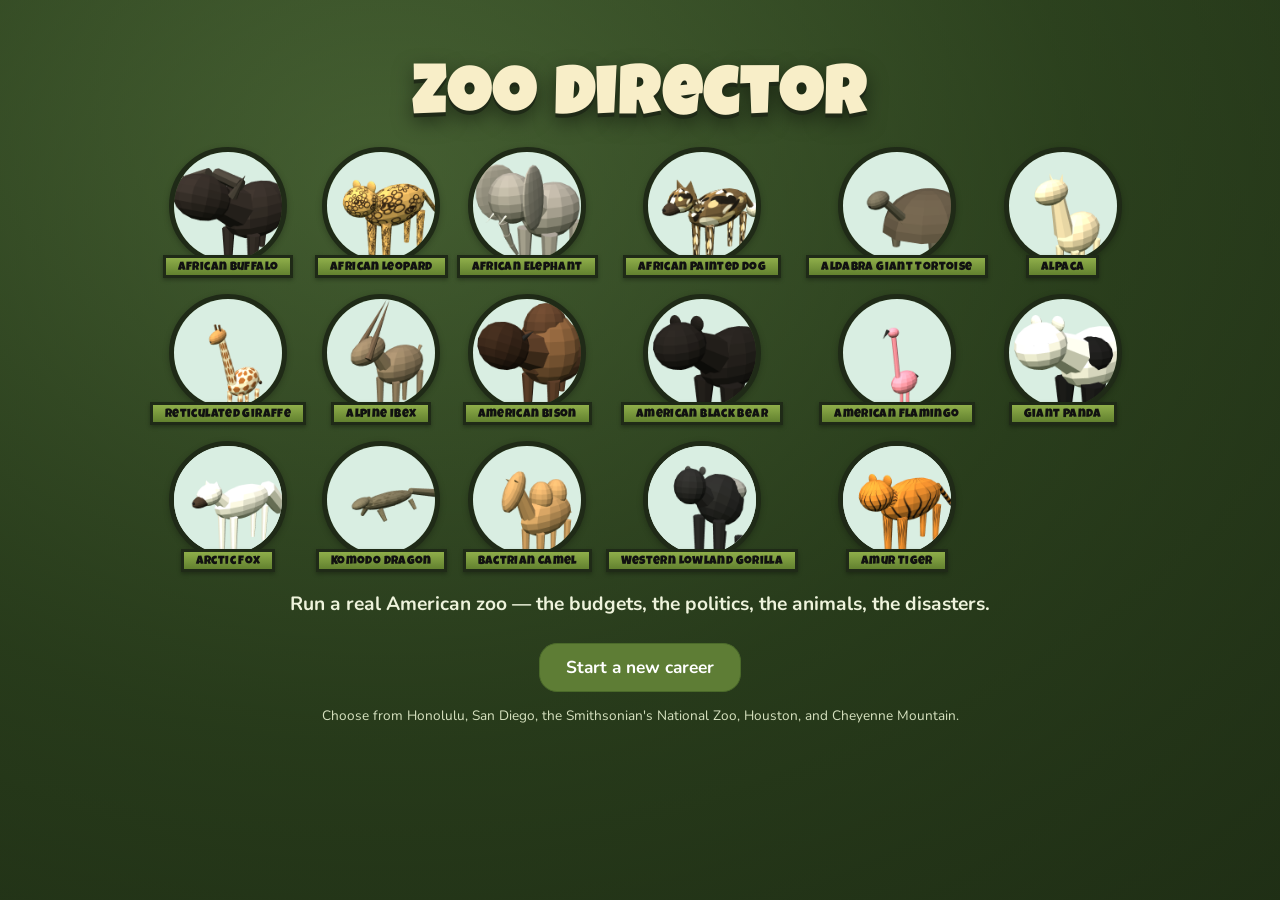
==== index.html @ 48483aa3 "Real-world surroundings for each zoo and architect design meetings - Replace generic hills with each" ====
<!doctype html>
<html lang="en">
<head>
  <meta charset="utf-8">
  <meta name="viewport" content="width=device-width, initial-scale=1">
  <title>Zoo Director</title>
  <meta name="description" content="A realistic 3D zoo-management simulation: budgets, politics, AZA breeding programs, disasters and the animals themselves.">
  <link rel="icon" href="data:image/svg+xml,<svg xmlns='http://www.w3.org/2000/svg' viewBox='0 0 100 100'><text y='.9em' font-size='90'>🦒</text></svg>">
  <link rel="preconnect" href="https://fonts.googleapis.com">
  <link rel="stylesheet" href="https://fonts.googleapis.com/css2?family=Nunito:wght@400;600;700;800;900&family=Luckiest+Guy&display=swap">
  <link rel="stylesheet" href="css/style.css">
</head>
<body>
  <div id="start-screen"></div>

  <div id="game" class="hidden">
    <div id="view">
      <canvas id="map"></canvas>
      <div id="overlay"></div>
      <div id="tooltip"></div>
      <div id="walkhud"></div>
    </div>
    <div id="badge"></div>
    <div id="ticker"></div>
    <div id="clock"></div>
    <section id="window" class="hidden">
      <header><h2 id="wintitle"></h2><button class="winclose" data-winclose="1" title="Close (Esc)">×</button></header>
      <div id="panel"></div>
    </section>
    <footer id="bottombar">
      <div id="statsbar"></div>
      <nav id="toolbar"></nav>
      <div id="controls"></div>
    </footer>
  </div>

  <div id="modal-root"></div>
  <div id="toast"></div>

  <script src="js/vendor/three.min.js"></script>
  <script src="js/core/util.js"></script>
  <script src="js/data/species.js"></script>
  <script src="js/data/names.js"></script>
  <script src="js/data/zoos.js"></script>
  <script src="js/data/director.js"></script>
  <script src="js/sim/animals.js"></script>
  <script src="js/sim/staff.js"></script>
  <script src="js/sim/infra.js"></script>
  <script src="js/sim/habitats.js"></script>
  <script src="js/sim/economy.js"></script>
  <script src="js/sim/aza.js"></script>
  <script src="js/sim/politics.js"></script>
  <script src="js/sim/development.js"></script>
  <script src="js/sim/design.js"></script>
  <script src="js/sim/events.js"></script>
  <script src="js/sim/sim.js"></script>
  <script src="js/ui/models.js"></script>
  <script src="js/ui/settings3d.js"></script>
  <script src="js/ui/world3d.js"></script>
  <script src="js/ui/portraits.js"></script>
  <script src="js/ui/panels.js"></script>
  <script src="js/ui/architect.js"></script>
  <script src="js/ui/creator.js"></script>
  <script src="js/ui/app.js"></script>
</body>
</html>
---- css/style.css ----
:root {
  --cream: #f6f1e3;
  --cream2: #ece4cf;
  --paper: #fffdf6;
  --line: #d9ceb2;
  --ink: #3b3a2e;
  --muted: #7a7560;
  --olive: #5e7d35;
  --olive2: #4b6a2a;
  --olive-dark: #36501d;
  --pink: #e36f97;
  --pink2: #f3a9c2;
  --accent: #e8a126;
  --good: #3f9a4a;
  --warn: #c98710;
  --bad: #cf4436;
  --radius: 12px;
  --shadow: 0 8px 28px rgba(40, 45, 20, 0.28);
  font-family: 'Nunito', system-ui, -apple-system, 'Segoe UI', sans-serif;
  color-scheme: light;
}
* { box-sizing: border-box; }
html, body { margin: 0; height: 100%; background: #2f3b25; color: var(--ink); overflow: hidden; }
.hidden { display: none !important; }
button { font: inherit; color: inherit; cursor: pointer; }
input, select { font: inherit; color: var(--ink); background: var(--paper); border: 1.5px solid var(--line); border-radius: 8px; padding: 6px 9px; }
input:focus, select:focus { outline: 2px solid var(--pink2); }
input[type='range'] { accent-color: var(--pink); padding: 0; border: none; background: none; }
kbd { background: var(--paper); border: 1px solid var(--line); border-bottom-width: 2px; border-radius: 5px; padding: 0 5px; font-size: 0.82em; font-family: inherit; }
h2 { margin: 0.2em 0 0.5em; font-size: 1.2rem; font-weight: 900; }
h3 { margin: 1.1em 0 0.45em; font-size: 0.95rem; font-weight: 900; color: var(--olive2); text-transform: uppercase; letter-spacing: 0.04em; }
h4 { margin: 0.9em 0 0.3em; font-size: 0.92rem; font-weight: 800; }
.sub { color: var(--muted); font-size: 0.85rem; }
.tip { background: #eef3dc; border-left: 4px solid var(--olive); padding: 8px 11px; border-radius: 8px; font-size: 0.86rem; }
.good { color: var(--good); }
.warn { color: var(--warn); }
.bad { color: var(--bad); }

.btn { background: var(--paper); border: 1.5px solid var(--line); border-radius: 18px; padding: 5px 13px; font-weight: 700; transition: all 0.15s; }
.btn:hover:not(:disabled) { border-color: var(--pink); background: #fff3f7; }
.btn:disabled { opacity: 0.45; cursor: not-allowed; }
.btn.primary { background: var(--olive); border-color: var(--olive2); color: #fff; }
.btn.primary:hover:not(:disabled) { background: var(--olive2); color: #fff; }
.btn.danger { color: var(--bad); }
.btn.danger:hover { background: #fdecea; border-color: var(--bad); }
.btn.sm { padding: 2px 9px; font-size: 0.78rem; }
.btn.big { padding: 12px 26px; font-size: 1.08rem; }
.btn.on { background: var(--pink); border-color: var(--pink); color: #fff; }

/* ---------------- Portraits (field-guide roundels) ---------------- */
.portrait { border-radius: 50%; border: 4px solid #1f2a17; background: #d9eee2; object-fit: cover; display: inline-block; vertical-align: middle; box-shadow: 0 2px 6px rgba(0, 0, 0, 0.25); }
.portrait.emo { display: inline-flex; align-items: center; justify-content: center; font-size: 60%; }
.portrait.xs { width: 26px; height: 26px; border-width: 2px; }
.portrait.sm { width: 52px; height: 52px; border-width: 3px; }
.portrait.md { width: 74px; height: 74px; }
.portrait.lg { width: 118px; height: 118px; border-width: 5px; }
.banner { display: inline-block; background: linear-gradient(#8fae4a, #62812f); color: #111; font-family: 'Luckiest Guy', 'Nunito', sans-serif; letter-spacing: 0.03em; font-size: 0.9rem; padding: 3px 12px 1px; border: 3px solid #1f2a17; margin-top: -10px; position: relative; white-space: nowrap; box-shadow: 0 2px 4px rgba(0, 0, 0, 0.3); }

/* ---------------- Start / creator ---------------- */
#start-screen { position: fixed; inset: 0; overflow-y: auto; background: linear-gradient(rgba(30, 45, 20, 0.55), rgba(30, 45, 20, 0.75)), radial-gradient(ellipse at 30% 20%, #7aa35a 0%, #3d5a2a 55%, #243519 100%); }
.creator { max-width: 1120px; margin: 0 auto; padding: 24px 20px 60px; }
.creator.step1, .creator.step2, .creator.step3, .creator.step4 { background: var(--cream); border-radius: 18px; margin: 24px auto; box-shadow: var(--shadow); }
.title-screen { text-align: center; padding-top: 4vh; color: #fff; }
.title-screen h1 { font-family: 'Luckiest Guy', Georgia, serif; font-size: 4.2rem; margin: 0.1em 0 0.2em; color: #f8eec8; text-shadow: 0 4px 0 #1f2a17, 0 8px 20px rgba(0, 0, 0, 0.5); letter-spacing: 0.04em; }
.title-screen .tag { font-size: 1.2rem; color: #eef3dc; font-weight: 700; }
.title-screen .sub { color: #d7e2c0; }
.roundels { display: grid; grid-template-columns: repeat(6, 1fr); gap: 16px 8px; max-width: 980px; margin: 0 auto; min-height: 290px; }
.roundel { display: flex; flex-direction: column; align-items: center; animation: pop 0.35s; }
.roundel .banner { font-size: 0.78rem; }
.big-actions { display: flex; gap: 12px; justify-content: center; margin: 26px 0 14px; flex-wrap: wrap; }
.big-actions .btn:not(.primary) { background: var(--cream); }
.stepper { display: flex; gap: 8px; margin-bottom: 14px; flex-wrap: wrap; }
.stepper span { padding: 4px 14px; border-radius: 20px; background: var(--cream2); color: var(--muted); font-size: 0.85rem; font-weight: 800; }
.stepper span.cur { background: var(--pink); color: #fff; }
.stepper span.done { color: var(--olive2); }
.two { display: grid; grid-template-columns: 1fr 1fr; gap: 22px; }
.creator label { display: block; margin: 10px 0; font-weight: 700; }
.creator label input, .creator label select { display: block; width: 100%; margin-top: 4px; }
.swatches { display: flex; flex-wrap: wrap; gap: 7px; }
.sw { width: 32px; height: 32px; border-radius: 50%; border: 3px solid #fff; box-shadow: 0 0 0 1px var(--line); }
.sw.on { box-shadow: 0 0 0 3px var(--pink); }
.chip { background: var(--paper); border: 1.5px solid var(--line); border-radius: 16px; padding: 4px 13px; text-transform: capitalize; font-weight: 700; }
.chip.on { background: var(--pink); border-color: var(--pink); color: #fff; }
.preview { text-align: center; }
.prevbox { width: 240px; height: 240px; margin: 10px auto; border-radius: 50%; border: 6px solid #1f2a17; background: radial-gradient(circle at 50% 40%, #e9f5ea, #b8d9a8); overflow: hidden; display: flex; align-items: center; justify-content: center; }
.prevbox img { width: 100%; height: 100%; object-fit: cover; }
.preview p { font-family: 'Luckiest Guy', 'Nunito', sans-serif; font-size: 1.5rem; margin: 6px 0; }
.cards { display: grid; grid-template-columns: repeat(auto-fill, minmax(230px, 1fr)); gap: 10px; }
.cards.small { grid-template-columns: repeat(auto-fill, minmax(170px, 1fr)); }
.card { background: var(--paper); border: 1.5px solid var(--line); border-radius: var(--radius); padding: 10px 12px; margin: 8px 0; }
.card.pick { text-align: left; margin: 0; display: flex; flex-direction: column; gap: 4px; transition: all 0.15s; }
.card.pick small { color: var(--muted); }
.card.pick:hover { border-color: var(--pink2); transform: translateY(-1px); }
.card.pick.on { border-color: var(--pink); box-shadow: 0 0 0 3px #f3a9c255; background: #fff7fa; }
.card.pick .good { color: var(--good); }
.card.pick .bad { color: var(--bad); }
.card.pick .yrs { color: var(--pink); font-weight: 800; }
.cards.zoos { grid-template-columns: repeat(5, 1fr); }
.card.zoo { align-items: center; text-align: center; }
.card.zoo .zemo { font-size: 42px; }
.card.zoo .diff { color: var(--pink) !important; font-weight: 800; }
.zoo-profile { background: var(--paper); border: 1.5px solid var(--line); border-radius: 16px; padding: 16px 20px; margin-top: 14px; }
.zoo-profile .tagline { font-style: italic; color: var(--olive2); font-weight: 700; }
.zoo-profile ul { margin: 0.2em 0; padding-left: 1.2em; }
.zoo-profile li { margin: 2px 0; }
.mixrow { display: grid; grid-template-columns: 150px 1fr 40px; gap: 8px; align-items: center; font-size: 0.85rem; margin: 3px 0; }
.mods { display: flex; flex-wrap: wrap; gap: 6px; }
.mod { padding: 3px 11px; border-radius: 14px; background: var(--paper); font-size: 0.84rem; font-weight: 700; }
.mod.good { border: 1.5px solid #9fcf97; }
.mod.bad { border: 1.5px solid #eba69c; }
.nav { display: flex; justify-content: space-between; margin-top: 22px; }

/* ---------------- Game layout ---------------- */
#game { position: fixed; inset: 0; }
#view { position: absolute; inset: 0; }
#map { width: 100%; height: 100%; display: block; cursor: grab; touch-action: none; }
#map:active { cursor: grabbing; }
#overlay { position: absolute; inset: 0; pointer-events: none; overflow: hidden; }
.lbl { position: absolute; left: 0; top: 0; will-change: transform; white-space: nowrap; }
.lbl.sign { background: rgba(255, 253, 246, 0.92); border: 2px solid #6b4a2b; border-radius: 8px; padding: 2px 9px; font-weight: 800; font-size: 0.78rem; text-align: center; box-shadow: 0 2px 6px rgba(0, 0, 0, 0.25); }
.lbl.sign small { display: block; font-weight: 600; color: var(--muted); font-size: 0.68rem; }
.lbl.sign.sel { border-color: var(--pink); box-shadow: 0 0 0 3px var(--pink2); }
.lbl.sign .prog { display: block; height: 5px; background: #ddd; border-radius: 3px; margin-top: 2px; overflow: hidden; }
.lbl.sign .prog b { display: block; height: 100%; background: var(--accent); }
.lbl.aname { font-size: 0.72rem; font-weight: 800; color: #fff; text-shadow: 0 1px 3px #000, 0 0 2px #000; }
.lbl.bubble { background: #fff; border-radius: 14px; padding: 5px 11px; font-size: 0.8rem; font-weight: 700; box-shadow: 0 3px 10px rgba(0, 0, 0, 0.25); transition: opacity 0.3s; }
.lbl.bubble::after { content: ''; position: absolute; left: 50%; bottom: -7px; border: 7px solid transparent; border-top-color: #fff; border-bottom: 0; transform: translateX(-50%); }
.lbl.fx { font-size: 34px; }
#tooltip { position: absolute; display: none; pointer-events: none; background: var(--paper); border: 1.5px solid var(--line); border-radius: 10px; padding: 7px 10px; font-size: 0.82rem; max-width: 280px; z-index: 5; box-shadow: var(--shadow); }
#walkhud { position: absolute; left: 50%; bottom: 84px; transform: translateX(-50%); pointer-events: none; }
.hud { background: rgba(255, 253, 246, 0.93); border: 1.5px solid var(--line); border-radius: 14px; padding: 8px 16px; font-size: 0.86rem; text-align: center; box-shadow: var(--shadow); }

#badge { position: absolute; left: 14px; top: 12px; display: flex; gap: 10px; align-items: center; background: rgba(255, 253, 246, 0.94); border-radius: 16px; padding: 6px 14px 6px 8px; box-shadow: var(--shadow); }
#badge .zemo { font-size: 28px; }
#badge b { display: block; font-weight: 900; }
#badge small { color: var(--muted); font-weight: 700; }
.alert-btn { background: #fff1d6; border: 1.5px solid var(--accent); border-radius: 14px; font-weight: 800; padding: 3px 10px; margin-left: 6px; }
#ticker { position: absolute; left: 50%; top: 12px; transform: translateX(-50%); max-width: min(560px, 38vw); background: rgba(255, 253, 246, 0.9); border-radius: 16px; padding: 7px 16px; font-size: 0.84rem; font-weight: 700; white-space: nowrap; overflow: hidden; text-overflow: ellipsis; box-shadow: var(--shadow); }
#ticker:empty { display: none; }
#ticker .good { color: var(--good); }
#ticker .bad { color: var(--bad); }

#window { position: absolute; left: 14px; top: 70px; bottom: 86px; width: 440px; max-width: calc(100vw - 28px); background: var(--cream); border-radius: 16px; box-shadow: var(--shadow); display: flex; flex-direction: column; overflow: hidden; border: 1.5px solid var(--line); animation: slidein 0.18s; }
#window header { display: flex; align-items: center; justify-content: space-between; background: var(--pink); color: #fff; padding: 8px 12px 8px 16px; }
#window header h2 { margin: 0; font-size: 1.05rem; }
.winclose { background: rgba(255, 255, 255, 0.25); border: none; border-radius: 50%; width: 28px; height: 28px; font-size: 1.2rem; font-weight: 900; color: #fff; }
.winclose:hover { background: rgba(255, 255, 255, 0.45); }
#panel { overflow-y: auto; padding: 12px 16px 30px; font-size: 0.9rem; flex: 1; }

#bottombar { position: absolute; left: 0; right: 0; bottom: 0; height: 72px; display: flex; align-items: stretch; background: linear-gradient(#6e8e40, #53732c); border-top: 3px solid #3f5a20; color: #fff; box-shadow: 0 -4px 14px rgba(0, 0, 0, 0.25); }
#statsbar { display: flex; align-items: center; gap: 14px; padding: 0 14px; background: rgba(0, 0, 0, 0.15); }
#statsbar span { display: flex; align-items: center; gap: 4px; font-weight: 800; font-size: 0.9rem; white-space: nowrap; }
#statsbar i { font-style: normal; }
#statsbar .stars { color: #ffd54f; font-size: 1.05rem; letter-spacing: 1px; }
#statsbar .good { color: #d4f7a8; }
#statsbar .warn { color: #ffe08a; }
#statsbar .bad { color: #ffb4a8; }
#toolbar { display: flex; flex: 1 1 auto; min-width: 0; justify-content: safe center; align-items: center; gap: 2px; overflow-x: auto; padding: 0 6px; }
.tool { background: none; border: none; color: #fff; display: flex; flex-direction: column; align-items: center; font-size: 0.68rem; font-weight: 800; padding: 6px 8px; border-radius: 10px; min-width: 70px; }
.tool span { font-size: 1.35rem; line-height: 1.2; }
.tool:hover { background: rgba(255, 255, 255, 0.15); }
.tool.on { background: var(--cream); color: var(--ink); }
#controls { display: flex; align-items: center; gap: 8px; padding: 0 14px; background: rgba(0, 0, 0, 0.15); }
#clock { position: absolute; right: 14px; top: 12px; display: flex; align-items: center; gap: 10px; background: rgba(255, 253, 246, 0.94); border-radius: 16px; padding: 6px 8px 6px 14px; box-shadow: var(--shadow); }
#clock .wx, #clock .date { font-weight: 800; font-size: 0.88rem; white-space: nowrap; }
.speeds { display: flex; gap: 2px; background: var(--olive); border-radius: 12px; padding: 3px; }
.spd { background: none; border: none; color: #fff; border-radius: 9px; padding: 4px 8px; font-size: 0.74rem; min-width: 32px; font-weight: 800; }
.spd.on { background: var(--cream); color: var(--ink); }
.ctl { background: rgba(255, 255, 255, 0.15); border: none; color: #fff; border-radius: 10px; padding: 6px 10px; font-weight: 800; }
.ctl:hover { background: rgba(255, 255, 255, 0.28); }
.ctl.walk { background: var(--pink); }
.ctl.walk.on { background: var(--cream); color: var(--ink); }
body.walking #badge { opacity: 0.85; }

/* panel components */
.kpis { display: grid; grid-template-columns: repeat(auto-fill, minmax(118px, 1fr)); gap: 6px; margin: 8px 0 12px; }
.kpis > div { background: var(--paper); border: 1.5px solid var(--line); border-radius: 10px; padding: 6px 9px; display: flex; flex-direction: column; }
.kpis small { color: var(--muted); font-size: 0.68rem; text-transform: uppercase; letter-spacing: 0.03em; font-weight: 800; }
.kpis b { font-size: 1rem; font-weight: 900; }
.meter { display: grid; grid-template-columns: 140px 1fr 32px; gap: 8px; align-items: center; margin: 6px 0; font-size: 0.86rem; font-weight: 700; }
.meter b { text-align: right; }
.bar { height: 9px; background: #e3dac3; border-radius: 6px; overflow: hidden; margin: 3px 0; }
.bar i { display: block; height: 100%; border-radius: 6px; background: #6dbb5a; }
.bar i.warn { background: #f0b429; }
.bar i.bad { background: #e5604f; }
.row { display: flex; justify-content: space-between; gap: 8px; align-items: center; }
.grid2 { display: grid; grid-template-columns: 1fr 1fr; gap: 10px; }
.actions { display: flex; flex-wrap: wrap; gap: 5px; margin-top: 7px; align-items: center; }
.actions select { max-width: 180px; font-size: 0.8rem; padding: 3px 6px; }
table.list { width: 100%; border-collapse: collapse; font-size: 0.84rem; }
table.list td, table.list th { padding: 5px 6px; border-bottom: 1px solid var(--line); vertical-align: middle; text-align: left; }
table.list tr.click { cursor: pointer; }
table.list tr.click:hover { background: #fff7fa; }
table.fin td:last-child, table.fin th:last-child { text-align: right; }
h3.click { cursor: pointer; }
h3.click:hover { color: var(--pink); }
ul.alerts { padding-left: 0; list-style: none; }
ul.alerts li { background: #fff1d6; border-left: 4px solid var(--accent); padding: 6px 9px; margin: 4px 0; border-radius: 7px; cursor: pointer; font-size: 0.85rem; font-weight: 700; }
ul.alerts li:hover { background: #ffe7b8; }
ul.objs { padding-left: 0; list-style: none; }
ul.objs li { margin: 5px 0; font-weight: 600; }
ul.objs li.done { color: var(--good); }
ul.plain { padding-left: 0; list-style: none; }
ul.plain li { margin: 6px 0; }
ul.news { padding-left: 0; list-style: none; font-size: 0.84rem; }
ul.news li { padding: 6px 0; border-bottom: 1px solid var(--line); }
ul.news li.good { color: #2d6e36; }
ul.news li.bad { color: #a4372b; }
ul.news small { color: var(--muted); margin-right: 5px; }
.card.rec.done, .card.rec.expired, .card.rec.declined { opacity: 0.55; }
.card.risky { border-color: #eba69c; }
.pill { font-size: 0.7rem; background: var(--cream2); border-radius: 10px; padding: 1px 8px; margin-left: 4px; font-weight: 800; }
.slider { display: block; margin: 10px 0; font-size: 0.86rem; font-weight: 700; }
.slider input { width: 100%; }
.chart { width: 100%; background: var(--paper); border: 1.5px solid var(--line); border-radius: 10px; color: var(--muted); }
.legend { font-size: 0.75rem; color: var(--muted); }
.legend .g { color: #4caf50; }
.legend .r { color: #e57373; }
.legend .y { color: #d9a400; }
.card label { display: block; margin: 7px 0; font-size: 0.85rem; font-weight: 700; }
.card label input, .card label select { width: 100%; margin-top: 3px; }
.card.offer { display: flex; flex-direction: column; }
.offer-top { display: flex; gap: 10px; align-items: center; }
.sprow { display: flex; gap: 6px; align-items: center; flex-wrap: wrap; }
.agrid { display: grid; grid-template-columns: 1fr; gap: 6px; }
.acard2 { display: grid; grid-template-columns: 96px 1fr; gap: 10px; align-items: center; background: var(--paper); border: 1.5px solid var(--line); border-radius: 12px; padding: 8px; }
.acard2 .round { display: flex; flex-direction: column; align-items: center; }
.acard2 .banner { font-size: 0.72rem; padding: 2px 8px 0; max-width: 96px; overflow: hidden; text-overflow: ellipsis; }
.acard2 .mini2 { display: grid; grid-template-columns: 50px 1fr; gap: 0 6px; align-items: center; font-size: 0.72rem; font-weight: 700; color: var(--muted); margin: 3px 0; }
.acard2 .acts { display: flex; flex-wrap: wrap; gap: 4px; }
.acard2 select { font-size: 0.75rem; padding: 2px 4px; max-width: 150px; }

/* ---------------- Modals ---------------- */
.modal-back { position: fixed; inset: 0; background: rgba(30, 35, 15, 0.45); display: flex; align-items: center; justify-content: center; z-index: 50; padding: 16px; animation: fade 0.2s; }
.modal { background: var(--cream); border-radius: 18px; width: min(640px, 100%); max-height: 90vh; overflow-y: auto; box-shadow: 0 20px 60px rgba(0, 0, 0, 0.45); animation: pop 0.2s; border: 1.5px solid var(--line); }
.modal.observe { width: min(800px, 100%); }
.m-head { display: flex; gap: 12px; align-items: center; padding: 14px 20px; background: var(--olive); color: #fff; border-radius: 17px 17px 0 0; }
.m-head h2 { margin: 0; }
.m-head small { color: #e7f0d0; font-weight: 700; }
.m-icon { font-size: 40px; }
.modal.disaster .m-head { background: #c0512f; }
.modal.politics .m-head { background: #4b6a9a; }
.modal.money .m-head { background: #b8872a; }
.modal.animal .m-head { background: var(--pink); }
.modal.staff .m-head { background: #7a5ea8; }
.m-body { padding: 10px 20px 6px; line-height: 1.5; }
.m-body table.mini { border-collapse: collapse; width: 100%; font-size: 0.88rem; }
.m-body table.mini td { padding: 4px 6px; border-bottom: 1px solid var(--line); }
.m-body table.mini td:last-child { text-align: right; font-weight: 800; }
.m-body .grade { font-size: 1.6em; color: var(--pink); }
.m-choices { display: flex; flex-direction: column; gap: 8px; padding: 12px 20px 20px; }
.choice { text-align: left; background: var(--paper); border: 1.5px solid var(--line); border-radius: 12px; padding: 10px 14px; position: relative; font-weight: 600; }
.choice b { font-weight: 800; }
.choice:hover:not(:disabled) { border-color: var(--pink); background: #fff7fa; }
.choice:disabled { opacity: 0.45; cursor: not-allowed; }
.choice small { display: block; color: var(--muted); margin-top: 2px; }
.choice .cost { position: absolute; right: 12px; top: 10px; color: var(--pink); font-weight: 900; font-size: 0.9rem; }
.acards { display: grid; grid-template-columns: repeat(auto-fill, minmax(240px, 1fr)); gap: 8px; margin: 10px 0; }
.acard { display: flex; gap: 10px; align-items: center; background: var(--paper); border: 1.5px solid var(--line); border-radius: 12px; padding: 8px 10px; font-size: 0.85rem; }
#toast { position: fixed; bottom: 92px; left: 50%; transform: translateX(-50%) translateY(20px); background: var(--olive); color: #fff; font-weight: 800; padding: 9px 18px; border-radius: 14px; opacity: 0; transition: all 0.25s; pointer-events: none; z-index: 60; max-width: 80vw; box-shadow: var(--shadow); }
#toast.show { opacity: 1; transform: translateX(-50%) translateY(0); }
#toast.bad { background: var(--bad); }
@keyframes fade { from { opacity: 0; } }
@keyframes pop { from { transform: scale(0.94); opacity: 0; } }
@keyframes slidein { from { transform: translateX(-20px); opacity: 0; } }

@media (max-width: 1500px) {
  .tool { min-width: 54px; font-size: 0; }
  .tool span { font-size: 1.4rem; }
  #statsbar { gap: 8px; }
}
@media (max-width: 900px) {
  #bottombar { height: auto; flex-wrap: wrap; }
  #statsbar, #controls { width: 100%; justify-content: center; padding: 6px; flex-wrap: wrap; }
  #window { top: 60px; bottom: 170px; width: auto; right: 14px; }
  .two, .grid2 { grid-template-columns: 1fr; }
  .cards.zoos { grid-template-columns: repeat(2, 1fr); }
  .roundels { grid-template-columns: repeat(3, 1fr); }
  #ticker { display: none; }
}

/* ---------------- Architect meetings ---------------- */
.modal.architect { width: min(760px, 100%); }
.modal.architect.wide { width: min(1260px, 100%); }
.arch-head { background: #4b6a9a; }
.arch-says { display: flex; gap: 14px; align-items: flex-start; margin: 6px 0 12px; }
.arch-says .round { display: flex; flex-direction: column; align-items: center; flex-shrink: 0; }
.arch-says .banner { font-size: 0.75rem; }
.speech { background: var(--paper); border: 1.5px solid var(--line); border-radius: 14px; padding: 10px 14px; position: relative; }
.speech::before { content: ''; position: absolute; left: -9px; top: 22px; border: 8px solid transparent; border-right-color: var(--line); border-left: 0; }
#arch-brief { width: 100%; font-size: 0.95rem; resize: vertical; line-height: 1.4; }
.chips { display: flex; flex-wrap: wrap; gap: 5px; margin: 8px 0; }
.chips .chip { font-size: 0.78rem; text-transform: none; padding: 3px 10px; }
.m-choices.row2 { flex-direction: row; }
.m-choices.row2 .choice { flex: 1; }
.choice.primary { background: var(--olive); color: #fff; border-color: var(--olive2); }
.choice.primary small { color: #e7f0d0; }
.concepts { display: grid; grid-template-columns: repeat(3, 1fr); gap: 12px; }
.concept { background: var(--paper); border: 1.5px solid var(--line); border-radius: 14px; overflow: hidden; display: flex; flex-direction: column; }
.concept .render { position: relative; aspect-ratio: 640 / 380; background: #cfe0d4; }
.concept .render img { width: 100%; height: 100%; object-fit: cover; display: block; }
.concept .sketching { display: flex; align-items: center; justify-content: center; height: 100%; font-weight: 800; color: var(--muted); animation: pulse 1.2s infinite; }
.concept .opt { position: absolute; left: 8px; top: 8px; background: var(--pink); color: #fff; font-weight: 900; padding: 2px 10px; border-radius: 10px; font-size: 0.8rem; }
.concept .cbody { padding: 10px 12px 12px; display: flex; flex-direction: column; flex: 1; }
.concept h3 { margin: 0 0 4px; color: var(--ink); text-transform: none; letter-spacing: 0; font-size: 1.05rem; }
.concept .ctitle { color: var(--pink); font-weight: 900; text-transform: uppercase; font-size: 0.7rem; letter-spacing: 0.06em; }
.concept .pitch { font-size: 0.82rem; line-height: 1.4; margin: 4px 0 8px; }
.concept table.mini { font-size: 0.8rem; margin: 6px 0; }
.concept .actions { margin-top: auto; padding-top: 6px; }
.feats { display: flex; flex-wrap: wrap; gap: 4px; margin: 4px 0; }
.feat { background: #eef3dc; border: 1px solid #cfdcae; border-radius: 10px; padding: 1px 8px; font-size: 0.74rem; font-weight: 700; }
.warnbox { background: #fff1d6; border-left: 3px solid var(--accent); padding: 4px 8px; border-radius: 6px; font-size: 0.76rem; margin: 4px 0; }
.card.architect-cta { background: #eef3dc; border-color: #cfdcae; }
.card.saved { border-color: var(--pink2); background: #fff7fa; }
details.card summary { cursor: pointer; }
@keyframes pulse { 50% { opacity: 0.4; } }
@media (max-width: 1000px) { .concepts { grid-template-columns: 1fr; } }
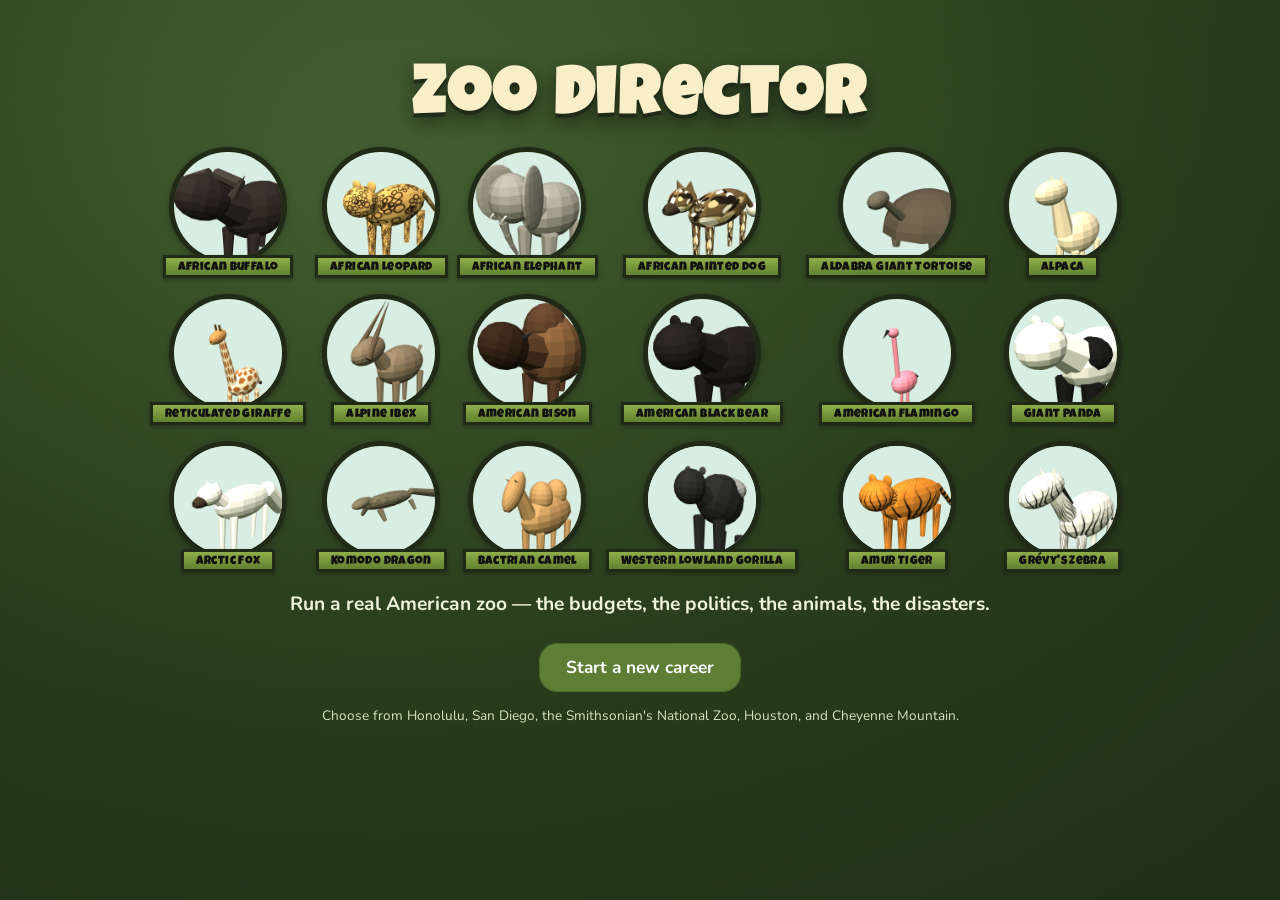
==== commit 83965130: "Donors, officials, state funding, partner org, media, events, merch, habitat fixes - Habitat diagnos" ====
--- a/index.html
+++ b/index.html
@@ -53,12 +53,20 @@
   <script src="js/sim/development.js"></script>
   <script src="js/sim/design.js"></script>
   <script src="js/sim/events.js"></script>
+  <script src="js/sim/donors.js"></script>
+  <script src="js/sim/officials.js"></script>
+  <script src="js/sim/partner.js"></script>
+  <script src="js/sim/media.js"></script>
+  <script src="js/sim/zooevents.js"></script>
+  <script src="js/sim/merch.js"></script>
+  <script src="js/sim/diagnose.js"></script>
   <script src="js/sim/sim.js"></script>
   <script src="js/ui/models.js"></script>
   <script src="js/ui/settings3d.js"></script>
   <script src="js/ui/world3d.js"></script>
   <script src="js/ui/portraits.js"></script>
   <script src="js/ui/panels.js"></script>
+  <script src="js/ui/panels2.js"></script>
   <script src="js/ui/architect.js"></script>
   <script src="js/ui/creator.js"></script>
   <script src="js/ui/app.js"></script>
--- a/css/style.css
+++ b/css/style.css
@@ -315,3 +315,51 @@
 details.card summary { cursor: pointer; }
 @keyframes pulse { 50% { opacity: 0.4; } }
 @media (max-width: 1000px) { .concepts { grid-template-columns: 1fr; } }
+
+/* ---------------- Sub-tabs ---------------- */
+.subtabs { display: flex; flex-wrap: wrap; gap: 6px; margin: 4px 0 12px; }
+.stab { background: var(--cream2); border: 1.5px solid var(--line); border-radius: 16px; padding: 4px 12px; font-weight: 800; font-size: 0.8rem; color: var(--olive-dark); }
+.stab.on { background: var(--olive); border-color: var(--olive2); color: #fff; }
+.stab:hover:not(.on) { border-color: var(--pink); }
+
+/* ---------------- Habitat diagnosis ---------------- */
+.diag { border-radius: 10px; padding: 9px 11px; margin: 8px 0 10px; border: 1.5px solid var(--line); background: var(--paper); display: flex; flex-direction: column; gap: 8px; }
+.diag.bad { border-color: var(--bad); background: #fdf0ee; }
+.diag.warn { border-color: var(--warn); background: #fdf6e6; }
+.diag.ok { border-color: var(--good); background: #eef7ea; display: block; }
+.diag > b { font-size: 0.92rem; }
+.issue { border-left: 4px solid var(--warn); padding: 2px 0 2px 9px; display: flex; flex-direction: column; gap: 5px; }
+.issue.bad { border-left-color: var(--bad); }
+.issue.info { border-left-color: var(--olive); }
+.issue .itext { font-size: 0.85rem; line-height: 1.35; }
+.issue .actions { margin: 0; }
+.dchip { display: inline-block; margin-top: 3px; font-size: 0.72rem; font-weight: 800; padding: 1px 7px; border-radius: 10px; background: #fdf6e6; color: var(--warn); }
+.dchip.bad { background: #fdecea; color: var(--bad); }
+tr.lvl-bad td:first-child { box-shadow: inset 4px 0 0 var(--bad); }
+tr.lvl-warn td:first-child { box-shadow: inset 4px 0 0 var(--warn); }
+
+/* ---------------- People cards (donors, officials, partner) ---------------- */
+.pface { flex: none; width: 42px; height: 42px; border-radius: 50%; display: grid; place-items: center; font-weight: 900; color: #fff; background: hsl(var(--h) 45% 45%); border: 3px solid #fff; box-shadow: 0 0 0 2px hsl(var(--h) 40% 70%); font-size: 0.9rem; }
+.donor-top { display: flex; align-items: center; gap: 10px; }
+.dmeta { display: flex; flex-direction: column; min-width: 0; flex: 1; }
+.dmeta small { color: var(--muted); }
+.rel { display: grid; grid-template-columns: auto 1fr auto; align-items: center; gap: 8px; margin: 8px 0 4px; font-size: 0.8rem; }
+.rel .bar { margin: 0; }
+.dnotes { font-size: 0.82rem; margin: 4px 0; }
+.card.donor.cool { border-color: var(--pink2); }
+.card.person.exec { border-width: 2px; border-color: var(--olive); }
+.lean { font-size: 0.72rem; font-weight: 900; padding: 2px 8px; border-radius: 10px; background: var(--cream2); }
+.actions.ask { border-top: 1px dashed var(--line); padding-top: 7px; align-items: center; }
+.actions.ask select { max-width: 210px; font-size: 0.8rem; padding: 3px 6px; }
+.whip { background: var(--cream2); border-radius: 10px; padding: 8px 11px; margin-bottom: 10px; font-size: 0.86rem; }
+.ask-card .row span { font-weight: 900; }
+
+/* ---------------- Events & merch ---------------- */
+.card.zev select { font-size: 0.8rem; padding: 3px 6px; }
+.lines { display: flex; flex-direction: column; gap: 6px; }
+.lines .line { display: flex; align-items: center; justify-content: space-between; gap: 10px; background: var(--paper); border: 1.5px solid var(--line); border-radius: 10px; padding: 7px 10px; }
+.lines .line.on { border-color: var(--olive); background: #f1f6e4; }
+.lines .line small { color: var(--muted); }
+.m-head { position: relative; }
+.m-menu { position: absolute; top: 0; right: 0; background: none; border: 1.5px solid var(--line); border-radius: 14px; padding: 2px 9px; font-size: 0.75rem; font-weight: 800; color: var(--muted); }
+.m-menu:hover { border-color: var(--pink); color: var(--ink); }
